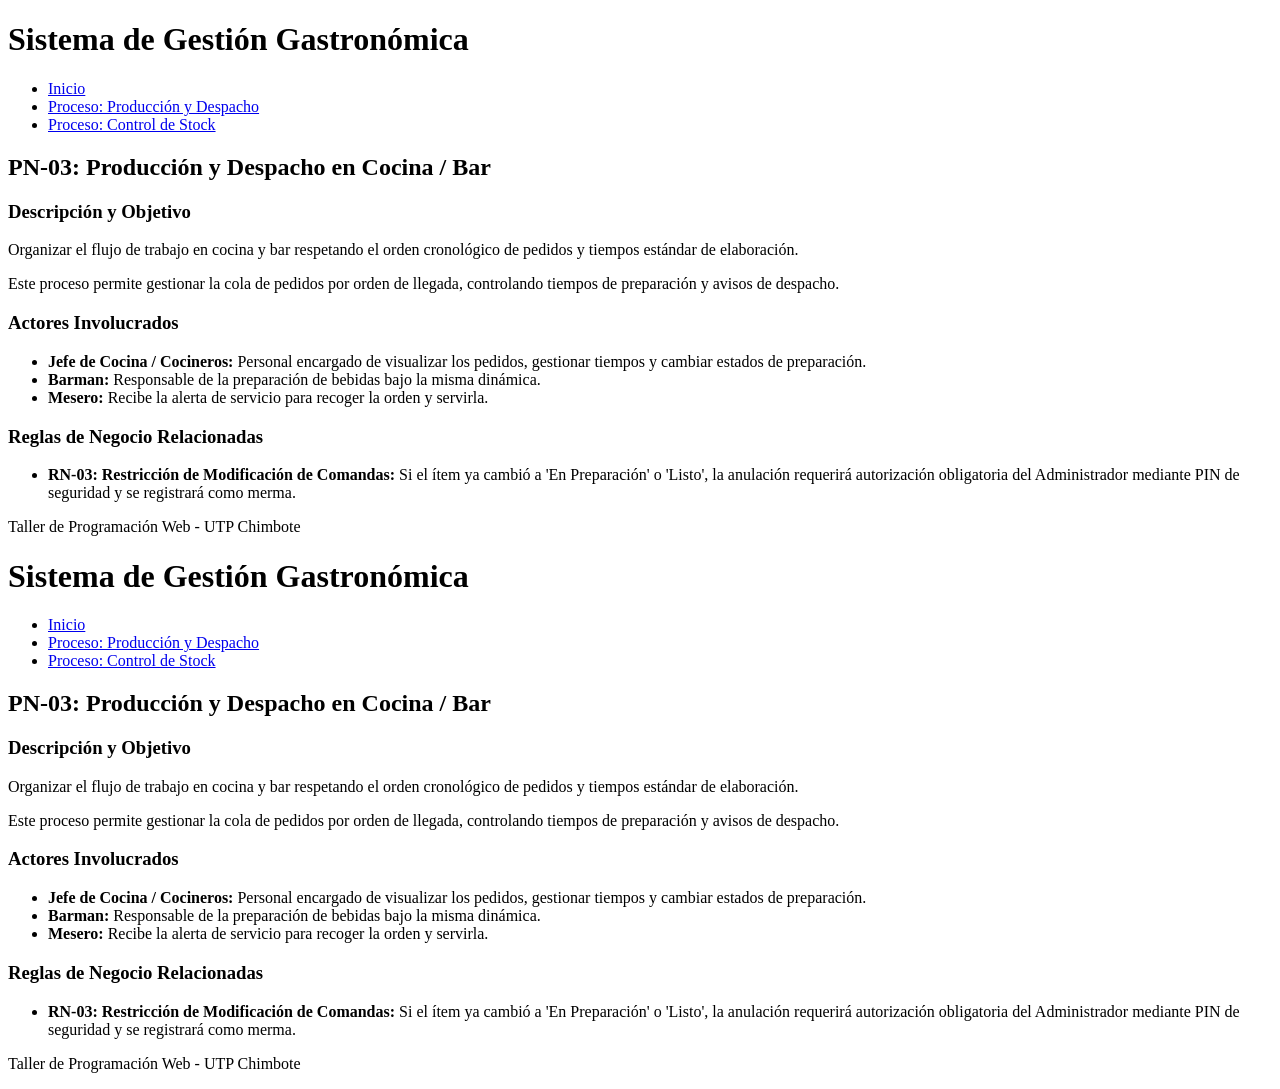
==== produccion.html @ 57851f0d "first commit" ====
<!DOCTYPE html>
<html lang="es">
<head>
    <meta charset="UTF-8">
    <meta name="viewport" content="width=device-width, initial-scale=1.0">
    <title>Producción y Despacho - Gestión Gastronómica</title>
</head>
<body>

    <header>
        <h1>Sistema de Gestión Gastronómica</h1>
        <nav>
            <ul>
                <li><a href="index.html">Inicio</a></li>
                <li><a href="produccion.html">Proceso: Producción y Despacho</a></li>
                <li><a href="stock.html">Proceso: Control de Stock</a></li>
            </ul>
        </nav>
    </header>

    <main>
        <section id="detalle-proceso">
            <h2>PN-03: Producción y Despacho en Cocina / Bar</h2>
            
            <h3>Descripción y Objetivo</h3>
            <p>Organizar el flujo de trabajo en cocina y bar respetando el orden cronológico de pedidos y tiempos estándar de elaboración.</p>
            <p>Este proceso permite gestionar la cola de pedidos por orden de llegada, controlando tiempos de preparación y avisos de despacho.</p>

            <h3>Actores Involucrados</h3>
            <ul>
                <li><strong>Jefe de Cocina / Cocineros:</strong> Personal encargado de visualizar los pedidos, gestionar tiempos y cambiar estados de preparación.</li>
                <li><strong>Barman:</strong> Responsable de la preparación de bebidas bajo la misma dinámica.</li>
                <li><strong>Mesero:</strong> Recibe la alerta de servicio para recoger la orden y servirla.</li>
            </ul>

            <h3>Reglas de Negocio Relacionadas</h3>
            <ul>
                <li><strong>RN-03: Restricción de Modificación de Comandas:</strong> Si el ítem ya cambió a 'En Preparación' o 'Listo', la anulación requerirá autorización obligatoria del Administrador mediante PIN de seguridad y se registrará como merma.</li>
            </ul>
        </section>
    </main>

    <footer>
        <p>Taller de Programación Web - UTP Chimbote</p>
    </footer>

</body>
<!DOCTYPE html>
<html lang="es">
<head>
    <meta charset="UTF-8">
    <meta name="viewport" content="width=device-width, initial-scale=1.0">
    <title>Producción y Despacho - Gestión Gastronómica</title>
</head>
<body>

    <header>
        <h1>Sistema de Gestión Gastronómica</h1>
        <nav>
            <ul>
                <li><a href="index.html">Inicio</a></li>
                <li><a href="produccion.html">Proceso: Producción y Despacho</a></li>
                <li><a href="stock.html">Proceso: Control de Stock</a></li>
            </ul>
        </nav>
    </header>

    <main>
        <section id="detalle-proceso">
            <h2>PN-03: Producción y Despacho en Cocina / Bar</h2>
            
            <h3>Descripción y Objetivo</h3>
            <p>Organizar el flujo de trabajo en cocina y bar respetando el orden cronológico de pedidos y tiempos estándar de elaboración.</p>
            <p>Este proceso permite gestionar la cola de pedidos por orden de llegada, controlando tiempos de preparación y avisos de despacho.</p>

            <h3>Actores Involucrados</h3>
            <ul>
                <li><strong>Jefe de Cocina / Cocineros:</strong> Personal encargado de visualizar los pedidos, gestionar tiempos y cambiar estados de preparación.</li>
                <li><strong>Barman:</strong> Responsable de la preparación de bebidas bajo la misma dinámica.</li>
                <li><strong>Mesero:</strong> Recibe la alerta de servicio para recoger la orden y servirla.</li>
            </ul>

            <h3>Reglas de Negocio Relacionadas</h3>
            <ul>
                <li><strong>RN-03: Restricción de Modificación de Comandas:</strong> Si el ítem ya cambió a 'En Preparación' o 'Listo', la anulación requerirá autorización obligatoria del Administrador mediante PIN de seguridad y se registrará como merma.</li>
            </ul>
        </section>
    </main>

    <footer>
        <p>Taller de Programación Web - UTP Chimbote</p>
    </footer>

</body>
</html>
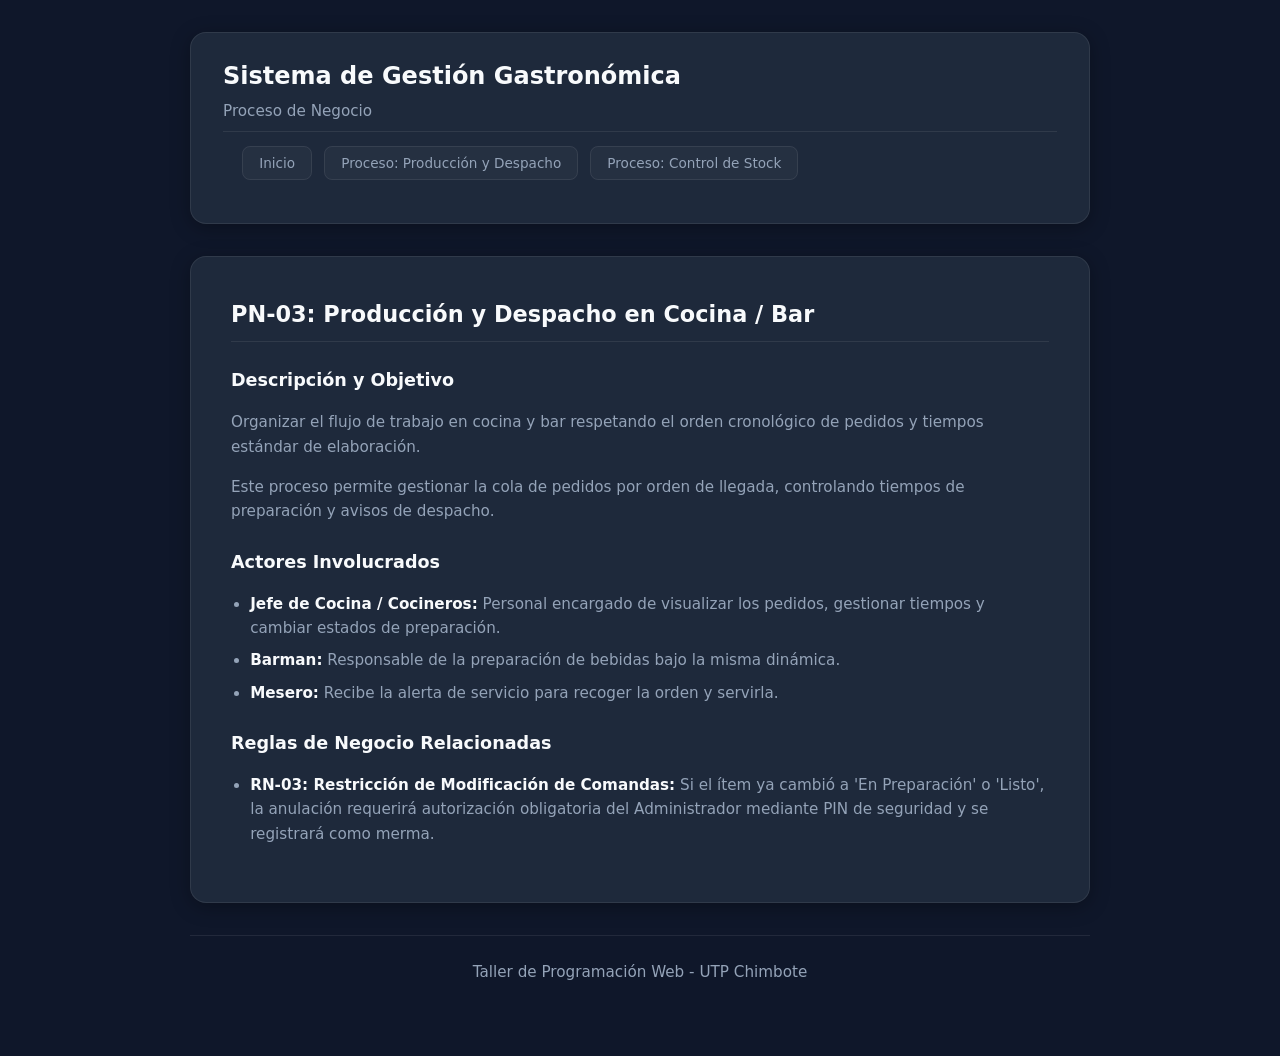
==== commit b2be9277: "feature: styles page" ====
--- a/produccion.html
+++ b/produccion.html
@@ -4,58 +4,13 @@
     <meta charset="UTF-8">
     <meta name="viewport" content="width=device-width, initial-scale=1.0">
     <title>Producción y Despacho - Gestión Gastronómica</title>
+    <link rel="stylesheet" href="style.css">
 </head>
 <body>
 
     <header>
         <h1>Sistema de Gestión Gastronómica</h1>
-        <nav>
-            <ul>
-                <li><a href="index.html">Inicio</a></li>
-                <li><a href="produccion.html">Proceso: Producción y Despacho</a></li>
-                <li><a href="stock.html">Proceso: Control de Stock</a></li>
-            </ul>
-        </nav>
-    </header>
-
-    <main>
-        <section id="detalle-proceso">
-            <h2>PN-03: Producción y Despacho en Cocina / Bar</h2>
-            
-            <h3>Descripción y Objetivo</h3>
-            <p>Organizar el flujo de trabajo en cocina y bar respetando el orden cronológico de pedidos y tiempos estándar de elaboración.</p>
-            <p>Este proceso permite gestionar la cola de pedidos por orden de llegada, controlando tiempos de preparación y avisos de despacho.</p>
-
-            <h3>Actores Involucrados</h3>
-            <ul>
-                <li><strong>Jefe de Cocina / Cocineros:</strong> Personal encargado de visualizar los pedidos, gestionar tiempos y cambiar estados de preparación.</li>
-                <li><strong>Barman:</strong> Responsable de la preparación de bebidas bajo la misma dinámica.</li>
-                <li><strong>Mesero:</strong> Recibe la alerta de servicio para recoger la orden y servirla.</li>
-            </ul>
-
-            <h3>Reglas de Negocio Relacionadas</h3>
-            <ul>
-                <li><strong>RN-03: Restricción de Modificación de Comandas:</strong> Si el ítem ya cambió a 'En Preparación' o 'Listo', la anulación requerirá autorización obligatoria del Administrador mediante PIN de seguridad y se registrará como merma.</li>
-            </ul>
-        </section>
-    </main>
-
-    <footer>
-        <p>Taller de Programación Web - UTP Chimbote</p>
-    </footer>
-
-</body>
-<!DOCTYPE html>
-<html lang="es">
-<head>
-    <meta charset="UTF-8">
-    <meta name="viewport" content="width=device-width, initial-scale=1.0">
-    <title>Producción y Despacho - Gestión Gastronómica</title>
-</head>
-<body>
-
-    <header>
-        <h1>Sistema de Gestión Gastronómica</h1>
+        <h2>Proceso de Negocio</h2>
         <nav>
             <ul>
                 <li><a href="index.html">Inicio</a></li>
--- a/style.css
+++ b/style.css
@@ -0,0 +1,181 @@
+:root {
+    --bg-color: #0f172a;
+    --card-bg: #1e293b;
+    --text-main: #f8fafc;
+    --text-muted: #94a3b8;
+    --accent: #38bdf8;
+    --accent-glow: rgba(56, 189, 248, 0.25);
+    --border: rgba(255, 255, 255, 0.08);
+}
+
+* {
+    margin: 0;
+    padding: 0;
+    box-sizing: border-box;
+    font-family: 'Segoe UI', system-ui, -apple-system, sans-serif;
+}
+
+body {
+    background-color: var(--bg-color);
+    color: var(--text-main);
+    min-height: 100vh;
+    display: flex;
+    flex-direction: column;
+    line-height: 1.6;
+    padding: 2rem 1rem;
+}
+
+header {
+    max-width: 900px;
+    width: 100%;
+    margin: 0 auto 2rem auto;
+    background: var(--card-bg);
+    border: 1px solid var(--border);
+    border-radius: 16px;
+    padding: 1.5rem 2rem;
+    box-shadow: 0 4px 20px rgba(0, 0, 0, 0.3);
+}
+
+header h1 {
+    font-size: 1.5rem;
+    font-weight: 700;
+    color: var(--text-main);
+    margin-bottom: 0.2rem;
+}
+
+header h2 {
+    font-size: 0.95rem;
+    font-weight: 400;
+    color: var(--text-muted);
+    margin-bottom: 1.2rem;
+}
+
+nav ul {
+    list-style: none;
+    display: flex;
+    flex-wrap: wrap;
+    gap: 0.75rem;
+}
+
+nav a {
+    text-decoration: none;
+    color: var(--text-muted);
+    background: rgba(255, 255, 255, 0.03);
+    border: 1px solid var(--border);
+    padding: 0.5rem 1rem;
+    border-radius: 8px;
+    font-size: 0.85rem;
+    font-weight: 500;
+    transition: all 0.3s ease;
+}
+
+nav a:hover {
+    color: var(--accent);
+    border-color: var(--accent);
+    background: var(--accent-glow);
+    box-shadow: 0 0 15px var(--accent-glow);
+    transform: translateY(-2px);
+}
+
+main {
+    max-width: 900px;
+    width: 100%;
+    margin: 0 auto;
+    flex: 1;
+}
+
+section {
+    background: var(--card-bg);
+    border: 1px solid var(--border);
+    border-radius: 16px;
+    padding: 2.5rem;
+    box-shadow: 0 4px 20px rgba(0, 0, 0, 0.3);
+    margin-bottom: 2rem;
+    transition: transform 0.3s ease, box-shadow 0.3s ease;
+}
+
+section:hover {
+    border-color: rgba(56, 189, 248, 0.3);
+    box-shadow: 0 8px 30px var(--accent-glow);
+}
+
+h2, h3 {
+    color: var(--text-main);
+    margin-bottom: 1rem;
+}
+
+h2 {
+    font-size: 1.4rem;
+    border-bottom: 1px solid var(--border);
+    padding-bottom: 0.5rem;
+}
+
+h3 {
+    font-size: 1.1rem;
+    margin-top: 1.5rem;
+}
+
+p {
+    color: var(--text-muted);
+    margin-bottom: 1rem;
+    font-size: 0.95rem;
+}
+
+ul {
+    color: var(--text-muted);
+    padding-left: 1.2rem;
+    margin-bottom: 1rem;
+}
+
+li {
+    margin-bottom: 0.5rem;
+    font-size: 0.95rem;
+}
+
+li strong {
+    color: var(--text-main);
+}
+
+footer {
+    max-width: 900px;
+    width: 100%;
+    margin: 0 auto;
+    text-align: center;
+    padding: 1.5rem;
+    color: var(--text-muted);
+    font-size: 0.85rem;
+    border-top: 1px solid var(--border);
+}
+
+footer h3 {
+    font-size: 0.95rem;
+    color: var(--text-main);
+    margin-bottom: 0.5rem;
+}
+
+footer ul {
+    list-style: none;
+    display: flex;
+    justify-content: center;
+    flex-wrap: wrap;
+    gap: 1.5rem;
+    padding: 0;
+    margin-bottom: 0.5rem;
+}
+
+@media (max-width: 600px) {
+    body {
+        padding: 1rem 0.5rem;
+    }
+    header, section {
+        padding: 1.5rem 1rem;
+        border-radius: 12px;
+    }
+    nav ul {
+        flex-direction: column;
+    }
+    nav a {
+        display: block;
+        text-align: center;
+    }
+}
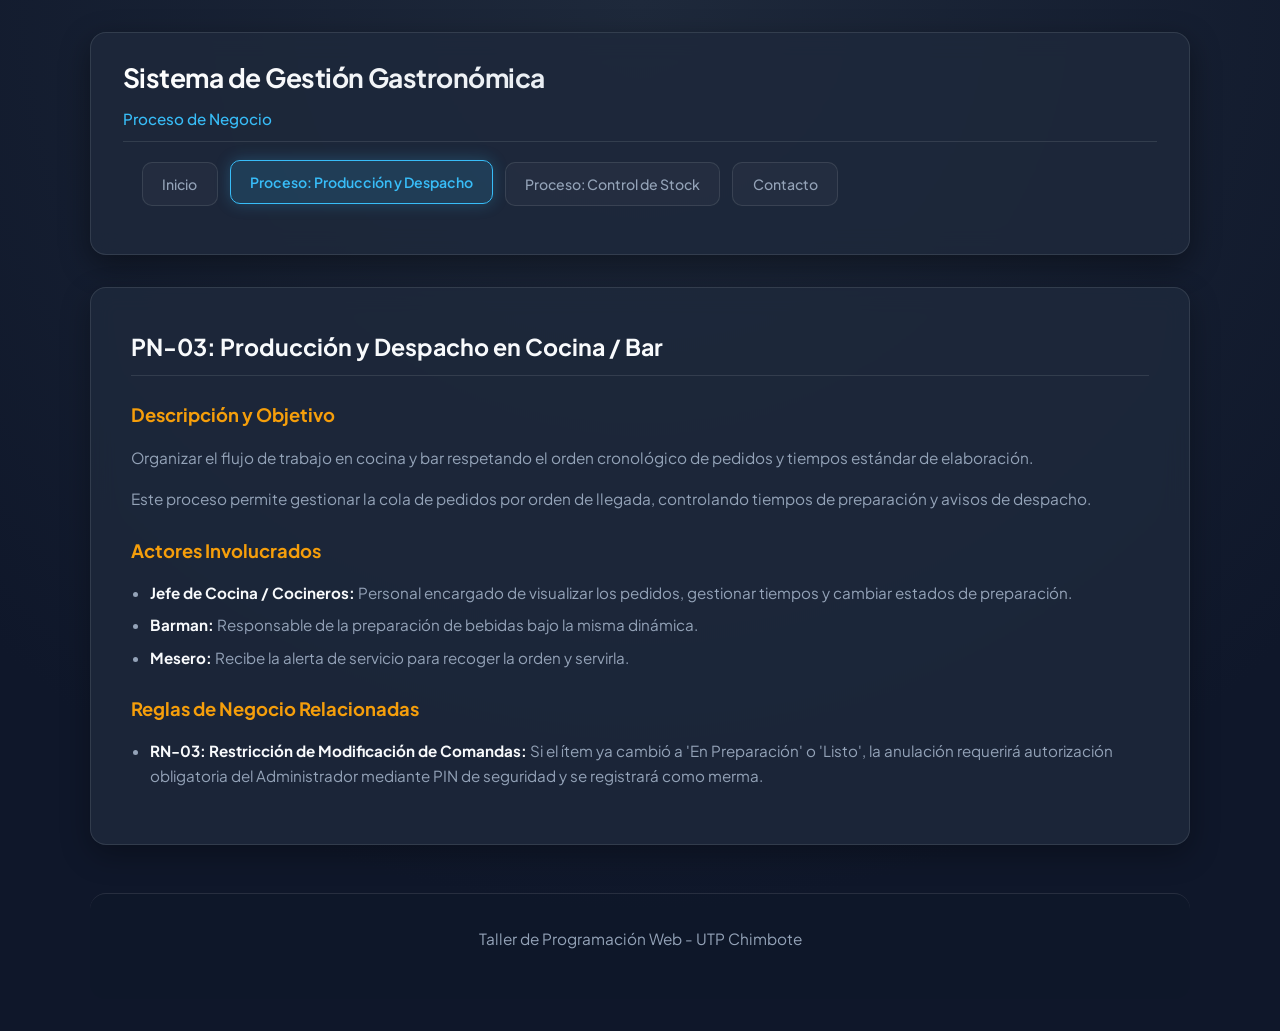
==== commit bffa29f0: "ChambaIA" ====
--- a/produccion.html
+++ b/produccion.html
@@ -14,8 +14,9 @@
         <nav>
             <ul>
                 <li><a href="index.html">Inicio</a></li>
-                <li><a href="produccion.html">Proceso: Producción y Despacho</a></li>
+                <li><a href="produccion.html" class="active">Proceso: Producción y Despacho</a></li>
                 <li><a href="stock.html">Proceso: Control de Stock</a></li>
+                <li><a href="contacto.html">Contacto</a></li>
             </ul>
         </nav>
     </header>
--- a/style.css
+++ b/style.css
@@ -1,53 +1,89 @@
+/* ==========================================================================
+   SISTEMA DE GESTIÓN GASTRONÓMICA - HOJA DE ESTILOS UNIFICADA
+   ========================================================================== */
+
+@import url('https://fonts.googleapis.com/css2?family=Plus+Jakarta+Sans:wght@400;500;600;700&display=swap');
+
 :root {
     --bg-color: #0f172a;
+    --bg-gradient: radial-gradient(circle at 50% 0%, #1e293b 0%, #0f172a 75%);
     --card-bg: #1e293b;
+    --card-bg-glass: rgba(30, 41, 59, 0.85);
     --text-main: #f8fafc;
     --text-muted: #94a3b8;
     --accent: #38bdf8;
+    --accent-hover: #0284c7;
+    --accent-warm: #f59e0b;
     --accent-glow: rgba(56, 189, 248, 0.25);
-    --border: rgba(255, 255, 255, 0.08);
+    --accent-warm-glow: rgba(245, 158, 11, 0.2);
+    --border: rgba(255, 255, 255, 0.1);
+    --border-focus: #38bdf8;
+    --input-bg: rgba(15, 23, 42, 0.6);
+    --input-bg-focus: rgba(15, 23, 42, 0.9);
+    --success: #10b981;
+    --radius-lg: 16px;
+    --radius-md: 10px;
+    --radius-sm: 6px;
+    --transition: all 0.3s cubic-bezier(0.4, 0, 0.2, 1);
 }
 
 * {
     margin: 0;
     padding: 0;
     box-sizing: border-box;
-    font-family: 'Segoe UI', system-ui, -apple-system, sans-serif;
+    font-family: 'Plus Jakarta Sans', 'Segoe UI', system-ui, -apple-system, sans-serif;
 }
 
 body {
-    background-color: var(--bg-color);
+    background: var(--bg-color);
+    background-image: var(--bg-gradient);
     color: var(--text-main);
     min-height: 100vh;
     display: flex;
     flex-direction: column;
     line-height: 1.6;
     padding: 2rem 1rem;
-}
+    -webkit-font-smoothing: antialiased;
+}
+
+/* ==========================================================================
+   HEADER Y NAVEGACIÓN
+   ========================================================================== */
 
 header {
-    max-width: 900px;
+    max-width: 1100px;
     width: 100%;
     margin: 0 auto 2rem auto;
-    background: var(--card-bg);
-    border: 1px solid var(--border);
-    border-radius: 16px;
+    background: var(--card-bg-glass);
+    backdrop-filter: blur(12px);
+    -webkit-backdrop-filter: blur(12px);
+    border: 1px solid var(--border);
+    border-radius: var(--radius-lg);
     padding: 1.5rem 2rem;
-    box-shadow: 0 4px 20px rgba(0, 0, 0, 0.3);
+    box-shadow: 0 10px 30px rgba(0, 0, 0, 0.4);
+    display: flex;
+    flex-direction: column;
+    gap: 0.5rem;
 }
 
 header h1 {
-    font-size: 1.5rem;
+    font-size: 1.65rem;
     font-weight: 700;
     color: var(--text-main);
-    margin-bottom: 0.2rem;
+    letter-spacing: -0.02em;
+    background: linear-gradient(135deg, #ffffff 0%, #cbd5e1 100%);
+    -webkit-background-clip: text;
+    -webkit-text-fill-color: transparent;
 }
 
 header h2 {
     font-size: 0.95rem;
-    font-weight: 400;
-    color: var(--text-muted);
-    margin-bottom: 1.2rem;
+    font-weight: 500;
+    color: var(--accent);
+    margin-bottom: 0.75rem;
+    display: flex;
+    align-items: center;
+    gap: 0.5rem;
 }
 
 nav ul {
@@ -62,41 +98,55 @@
     color: var(--text-muted);
     background: rgba(255, 255, 255, 0.03);
     border: 1px solid var(--border);
-    padding: 0.5rem 1rem;
-    border-radius: 8px;
-    font-size: 0.85rem;
+    padding: 0.6rem 1.2rem;
+    border-radius: var(--radius-md);
+    font-size: 0.88rem;
     font-weight: 500;
-    transition: all 0.3s ease;
-}
-
-nav a:hover {
-    color: var(--accent);
+    transition: var(--transition);
+    display: inline-flex;
+    align-items: center;
+    gap: 0.4rem;
+}
+
+nav a:hover, nav a.active {
+    color: var(--text-main);
     border-color: var(--accent);
     background: var(--accent-glow);
     box-shadow: 0 0 15px var(--accent-glow);
     transform: translateY(-2px);
 }
 
+nav a.active {
+    background: rgba(56, 189, 248, 0.15);
+    border-color: var(--accent);
+    color: var(--accent);
+    font-weight: 600;
+}
+
+/* ==========================================================================
+   ESTRUCTURA PRINCIPAL Y CONTENEDORES
+   ========================================================================== */
+
 main {
-    max-width: 900px;
+    max-width: 1100px;
     width: 100%;
     margin: 0 auto;
     flex: 1;
 }
 
 section {
-    background: var(--card-bg);
-    border: 1px solid var(--border);
-    border-radius: 16px;
+    background: var(--card-bg-glass);
+    backdrop-filter: blur(12px);
+    border: 1px solid var(--border);
+    border-radius: var(--radius-lg);
     padding: 2.5rem;
-    box-shadow: 0 4px 20px rgba(0, 0, 0, 0.3);
+    box-shadow: 0 10px 30px rgba(0, 0, 0, 0.3);
     margin-bottom: 2rem;
-    transition: transform 0.3s ease, box-shadow 0.3s ease;
+    transition: var(--transition);
 }
 
 section:hover {
-    border-color: rgba(56, 189, 248, 0.3);
-    box-shadow: 0 8px 30px var(--accent-glow);
+    border-color: rgba(56, 189, 248, 0.25);
 }
 
 h2, h3 {
@@ -105,20 +155,25 @@
 }
 
 h2 {
-    font-size: 1.4rem;
+    font-size: 1.45rem;
     border-bottom: 1px solid var(--border);
-    padding-bottom: 0.5rem;
+    padding-bottom: 0.6rem;
+    display: flex;
+    align-items: center;
+    gap: 0.6rem;
 }
 
 h3 {
-    font-size: 1.1rem;
+    font-size: 1.15rem;
     margin-top: 1.5rem;
+    color: var(--accent-warm);
 }
 
 p {
     color: var(--text-muted);
     margin-bottom: 1rem;
-    font-size: 0.95rem;
+    font-size: 0.96rem;
+    line-height: 1.65;
 }
 
 ul {
@@ -136,21 +191,398 @@
     color: var(--text-main);
 }
 
+/* ==========================================================================
+   DISEÑO DE LA PÁGINA DE CONTACTO (GRID & LAYOUT)
+   ========================================================================== */
+
+.contact-hero-header {
+    text-align: center;
+    margin-bottom: 2.5rem;
+}
+
+.contact-hero-header h2 {
+    justify-content: center;
+    font-size: 1.8rem;
+    border: none;
+    padding-bottom: 0;
+}
+
+.contact-hero-header p {
+    max-width: 650px;
+    margin: 0.5rem auto 0 auto;
+    font-size: 1.05rem;
+}
+
+.contact-grid {
+    display: grid;
+    grid-template-columns: 1fr 1.2fr;
+    gap: 2.5rem;
+    align-items: start;
+}
+
+/* ==========================================================================
+   SECCIÓN MULTIMEDIA E INFORMACIÓN (COLUMNA IZQUIERDA)
+   ========================================================================== */
+
+.info-card {
+    display: flex;
+    flex-direction: column;
+    gap: 1.75rem;
+}
+
+.media-container {
+    background: rgba(15, 23, 42, 0.5);
+    border: 1px solid var(--border);
+    border-radius: var(--radius-md);
+    overflow: hidden;
+    box-shadow: 0 4px 20px rgba(0, 0, 0, 0.2);
+}
+
+.media-badge {
+    background: rgba(56, 189, 248, 0.1);
+    color: var(--accent);
+    font-size: 0.75rem;
+    font-weight: 700;
+    text-transform: uppercase;
+    letter-spacing: 0.05em;
+    padding: 0.4rem 0.8rem;
+    border-bottom: 1px solid var(--border);
+    display: flex;
+    align-items: center;
+    gap: 0.4rem;
+}
+
+.multimedia-img {
+    width: 100%;
+    height: 200px;
+    object-fit: cover;
+    display: block;
+    transition: transform 0.5s ease;
+}
+
+.media-container:hover .multimedia-img {
+    transform: scale(1.03);
+}
+
+.multimedia-video {
+    width: 100%;
+    max-height: 240px;
+    background: #000;
+    display: block;
+    border-top: 1px solid var(--border);
+}
+
+.multimedia-audio {
+    width: 100%;
+    padding: 0.5rem;
+    background: #0b1120;
+    outline: none;
+}
+
+.contact-details {
+    display: flex;
+    flex-direction: column;
+    gap: 1rem;
+    background: rgba(15, 23, 42, 0.4);
+    padding: 1.5rem;
+    border-radius: var(--radius-md);
+    border: 1px solid var(--border);
+}
+
+.detail-item {
+    display: flex;
+    align-items: flex-start;
+    gap: 1rem;
+}
+
+.detail-icon {
+    background: rgba(56, 189, 248, 0.1);
+    color: var(--accent);
+    width: 40px;
+    height: 40px;
+    border-radius: 50%;
+    display: flex;
+    align-items: center;
+    justify-content: center;
+    font-size: 1.1rem;
+    flex-shrink: 0;
+    border: 1px solid rgba(56, 189, 248, 0.2);
+}
+
+.detail-info h4 {
+    color: var(--text-main);
+    font-size: 0.95rem;
+    font-weight: 600;
+    margin-bottom: 0.15rem;
+}
+
+.detail-info p {
+    font-size: 0.88rem;
+    margin-bottom: 0;
+}
+
+/* ==========================================================================
+   FORMULARIO DE CONTACTO PROFESIONAL (COLUMNA DERECHA)
+   ========================================================================== */
+
+.form-card {
+    background: rgba(15, 23, 42, 0.5);
+    border: 1px solid var(--border);
+    border-radius: var(--radius-md);
+    padding: 2rem;
+    box-shadow: 0 8px 25px rgba(0, 0, 0, 0.25);
+    position: relative;
+    overflow: hidden;
+}
+
+.form-card::before {
+    content: '';
+    position: absolute;
+    top: 0;
+    left: 0;
+    right: 0;
+    height: 3px;
+    background: linear-gradient(90deg, var(--accent), var(--accent-warm));
+}
+
+.form-title {
+    font-size: 1.3rem;
+    font-weight: 700;
+    color: var(--text-main);
+    margin-bottom: 0.4rem;
+}
+
+.form-subtitle {
+    font-size: 0.88rem;
+    color: var(--text-muted);
+    margin-bottom: 1.8rem;
+}
+
+.contact-form {
+    display: flex;
+    flex-direction: column;
+    gap: 1.35rem;
+}
+
+.form-group {
+    display: flex;
+    flex-direction: column;
+    gap: 0.45rem;
+}
+
+.form-group label {
+    font-size: 0.88rem;
+    font-weight: 600;
+    color: var(--text-main);
+    display: flex;
+    align-items: center;
+    justify-content: space-between;
+}
+
+.required-badge {
+    color: #f43f5e;
+    font-size: 0.8rem;
+}
+
+.form-control {
+    width: 100%;
+    padding: 0.75rem 1rem;
+    background: var(--input-bg);
+    border: 1px solid var(--border);
+    border-radius: var(--radius-md);
+    color: var(--text-main);
+    font-size: 0.92rem;
+    transition: var(--transition);
+    outline: none;
+}
+
+.form-control::placeholder {
+    color: #64748b;
+}
+
+.form-control:focus {
+    background: var(--input-bg-focus);
+    border-color: var(--border-focus);
+    box-shadow: 0 0 0 3px var(--accent-glow);
+}
+
+select.form-control {
+    appearance: none;
+    background-image: url("data:image/svg+xml,%3Csvg xmlns='http://www.w3.org/2000/svg' width='16' height='16' viewBox='0 0 24 24' fill='none' stroke='%3C94a3b8' stroke-width='2' stroke-linecap='round' stroke-linejoin='round'%3E%3Cpolyline points='6 9 12 15 18 9'%3E%3C/polyline%3E%3C/svg%3E");
+    background-repeat: no-repeat;
+    background-position: right 1rem center;
+    background-size: 1em;
+    padding-right: 2.5rem;
+    cursor: pointer;
+}
+
+select.form-control option {
+    background-color: #1e293b;
+    color: var(--text-main);
+    padding: 0.5rem;
+}
+
+textarea.form-control {
+    resize: vertical;
+    min-height: 120px;
+}
+
+/* Custom Checkbox */
+.checkbox-group {
+    display: flex;
+    align-items: flex-start;
+    gap: 0.75rem;
+    margin-top: 0.25rem;
+}
+
+.checkbox-container {
+    display: flex;
+    align-items: center;
+    position: relative;
+    cursor: pointer;
+    user-select: none;
+    font-size: 0.88rem;
+    color: var(--text-muted);
+    line-height: 1.4;
+}
+
+.checkbox-container input {
+    position: absolute;
+    opacity: 0;
+    cursor: pointer;
+    height: 0;
+    width: 0;
+}
+
+.checkmark {
+    position: relative;
+    top: 2px;
+    height: 18px;
+    width: 18px;
+    background-color: var(--input-bg);
+    border: 1px solid var(--border);
+    border-radius: var(--radius-sm);
+    margin-right: 0.6rem;
+    flex-shrink: 0;
+    transition: var(--transition);
+}
+
+.checkbox-container:hover input ~ .checkmark {
+    border-color: var(--accent);
+}
+
+.checkbox-container input:checked ~ .checkmark {
+    background-color: var(--accent);
+    border-color: var(--accent);
+}
+
+.checkmark:after {
+    content: "";
+    position: absolute;
+    display: none;
+    left: 5px;
+    top: 2px;
+    width: 5px;
+    height: 9px;
+    border: solid #0f172a;
+    border-width: 0 2px 2px 0;
+    transform: rotate(45deg);
+}
+
+.checkbox-container input:checked ~ .checkmark:after {
+    display: block;
+}
+
+.checkbox-container a {
+    color: var(--accent);
+    text-decoration: underline;
+    text-underline-offset: 3px;
+}
+
+.checkbox-container a:hover {
+    color: var(--text-main);
+}
+
+/* Submit Button */
+.btn-submit {
+    width: 100%;
+    padding: 0.9rem 1.5rem;
+    background: linear-gradient(135deg, var(--accent) 0%, #0284c7 100%);
+    color: #0f172a;
+    border: none;
+    border-radius: var(--radius-md);
+    font-size: 0.98rem;
+    font-weight: 700;
+    cursor: pointer;
+    transition: var(--transition);
+    display: flex;
+    align-items: center;
+    justify-content: center;
+    gap: 0.6rem;
+    margin-top: 0.5rem;
+    box-shadow: 0 4px 15px var(--accent-glow);
+}
+
+.btn-submit:hover {
+    transform: translateY(-2px);
+    box-shadow: 0 8px 25px var(--accent-glow);
+    filter: brightness(1.1);
+}
+
+.btn-submit:active {
+    transform: translateY(0);
+}
+
+.btn-submit svg {
+    width: 18px;
+    height: 18px;
+    transition: transform 0.3s ease;
+}
+
+.btn-submit:hover svg {
+    transform: translateX(4px);
+}
+
+/* Feedback Message */
+.form-status {
+    padding: 0.85rem 1rem;
+    border-radius: var(--radius-md);
+    font-size: 0.88rem;
+    font-weight: 500;
+    display: none;
+    align-items: center;
+    gap: 0.5rem;
+}
+
+.form-status.success {
+    display: flex;
+    background: rgba(16, 185, 129, 0.15);
+    border: 1px solid var(--success);
+    color: #34d399;
+}
+
+/* ==========================================================================
+   FOOTER MEJORADO
+   ========================================================================== */
+
 footer {
-    max-width: 900px;
-    width: 100%;
-    margin: 0 auto;
+    max-width: 1100px;
+    width: 100%;
+    margin: 1rem auto 0 auto;
     text-align: center;
-    padding: 1.5rem;
+    padding: 2rem 1.5rem;
     color: var(--text-muted);
-    font-size: 0.85rem;
+    font-size: 0.88rem;
     border-top: 1px solid var(--border);
+    background: rgba(15, 23, 42, 0.3);
+    border-radius: var(--radius-lg);
 }
 
 footer h3 {
-    font-size: 0.95rem;
-    color: var(--text-main);
-    margin-bottom: 0.5rem;
+    font-size: 1rem;
+    color: var(--text-main);
+    margin-bottom: 0.75rem;
+    margin-top: 0;
 }
 
 footer ul {
@@ -160,7 +592,28 @@
     flex-wrap: wrap;
     gap: 1.5rem;
     padding: 0;
-    margin-bottom: 0.5rem;
+    margin-bottom: 0.75rem;
+}
+
+footer li {
+    margin-bottom: 0;
+}
+
+.footer-credits {
+    margin-top: 0.5rem;
+    font-size: 0.8rem;
+    color: #64748b;
+}
+
+/* ==========================================================================
+   RESPONSIVIDAD (MEDIA QUERIES)
+   ========================================================================== */
+
+@media (max-width: 900px) {
+    .contact-grid {
+        grid-template-columns: 1fr;
+        gap: 2rem;
+    }
 }
 
 @media (max-width: 600px) {
@@ -175,7 +628,14 @@
         flex-direction: column;
     }
     nav a {
-        display: block;
-        text-align: center;
+        display: flex;
+        justify-content: center;
+        width: 100%;
+    }
+    .form-card {
+        padding: 1.35rem 1rem;
+    }
+    .contact-hero-header h2 {
+        font-size: 1.4rem;
     }
 }
